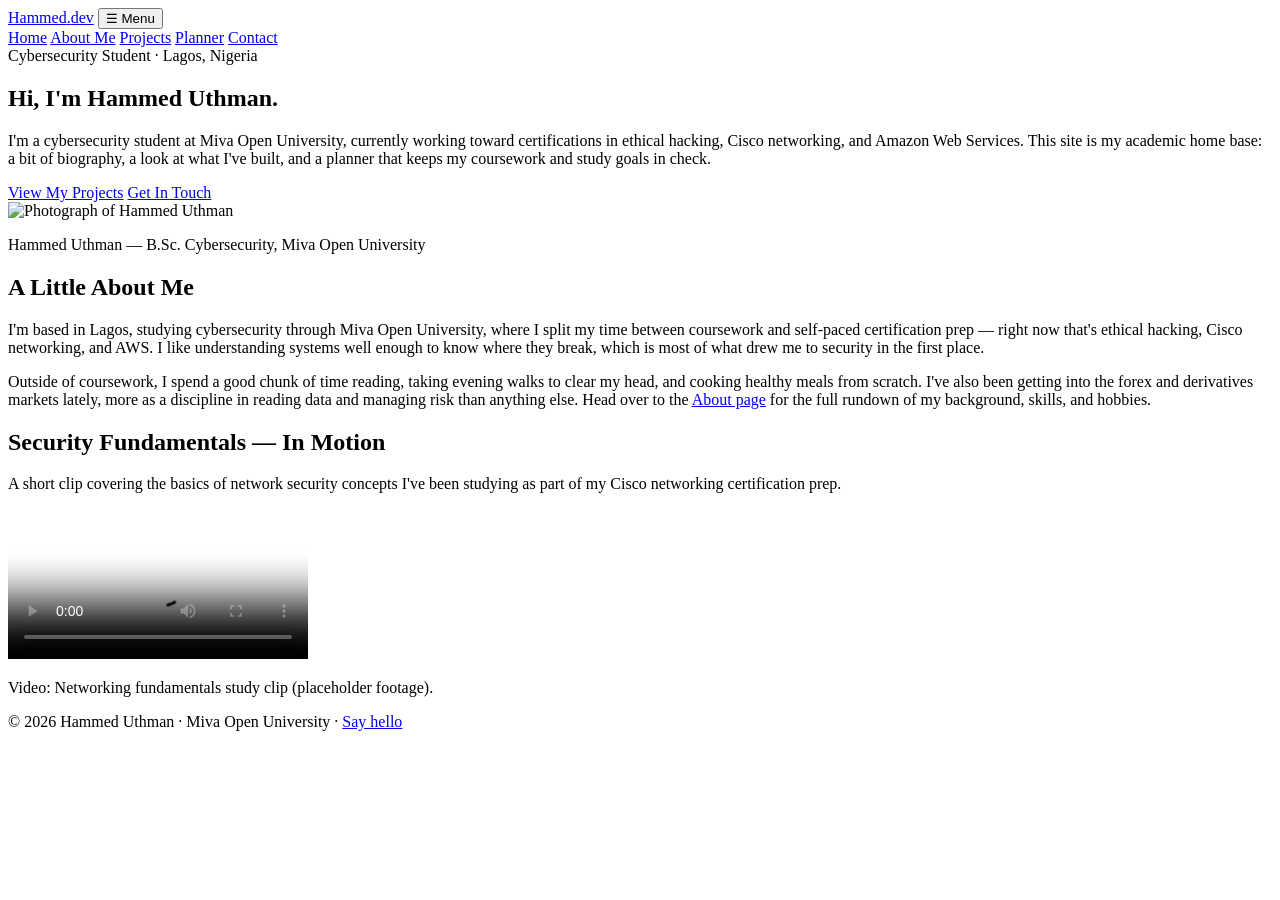
==== index.html @ b50e2d89 "Rename Index.html to index.html" ====
<!DOCTYPE html>
<html lang="en">
<head>
<meta charset="UTF-8">
<meta name="viewport" content="width=device-width, initial-scale=1.0">
<title>Hammed Uthman | Student Portfolio</title>
<meta name="description" content="Personal academic portfolio for Hammed Uthman, cybersecurity student at Miva Open University.">
<link rel="preconnect" href="https://fonts.googleapis.com">
<link href="https://fonts.googleapis.com/css2?family=Fraunces:wght@500;600;700&family=Inter:wght@400;500;600&family=IBM+Plex+Mono:wght@400;500&display=swap" rel="stylesheet">
<link rel="stylesheet" href="style.css">
</head>
<body>

<!-- ===================== HEADER / NAVIGATION ===================== -->
<header class="site-header">
  <div class="header-inner">
    <a href="index.html" class="brand">Hammed<span>.</span>dev</a>
    <button class="nav-toggle" id="navToggle" aria-expanded="false" aria-controls="primaryNav">☰ Menu</button>
    <nav class="tabs" id="primaryNav" aria-label="Primary">
      <a href="index.html" class="active">Home</a>
      <a href="about.html">About Me</a>
      <a href="projects.html">Projects</a>
      <a href="planner.html">Planner</a>
      <a href="contact.html">Contact</a>
    </nav>
  </div>
</header>

<main>
  <!-- ===================== HERO ===================== -->
  <section class="hero container">
    <div>
      <span class="eyebrow">Cybersecurity Student · Lagos, Nigeria</span>
      <h1>Hi, I'm Hammed Uthman.</h1>
      <p>I'm a cybersecurity student at Miva Open University, currently
        working toward certifications in ethical hacking, Cisco networking,
        and Amazon Web Services. This site is my academic home base: a bit
        of biography, a look at what I've built, and a planner that keeps
        my coursework and study goals in check.</p>
      <div class="hero-actions">
        <a href="projects.html" class="btn btn-primary">View My Projects</a>
        <a href="contact.html" class="btn btn-outline">Get In Touch</a>
      </div>
    </div>
    <div class="hero-photo-wrap">
      <img src="images/profile-photo.jpg" alt="Photograph of Hammed Uthman">
      <p class="hero-photo-caption">Hammed Uthman — B.Sc. Cybersecurity, Miva Open University</p>
    </div>
  </section>

  <!-- ===================== BIOGRAPHY ===================== -->
  <section class="container divider-top">
    <h2>A Little About Me</h2>
    <p>I'm based in Lagos, studying cybersecurity through Miva Open
      University, where I split my time between coursework and self-paced
      certification prep — right now that's ethical hacking, Cisco
      networking, and AWS. I like understanding systems well enough to know
      where they break, which is most of what drew me to security in the
      first place.</p>
    <p>Outside of coursework, I spend a good chunk of time reading, taking
      evening walks to clear my head, and cooking healthy meals from
      scratch. I've also been getting into the forex and derivatives
      markets lately, more as a discipline in reading data and managing
      risk than anything else. Head over to the <a href="about.html">About
      page</a> for the full rundown of my background, skills, and hobbies.</p>
  </section>

  <!-- ===================== MULTIMEDIA ===================== -->
  <section class="container divider-top">
    <h2>Security Fundamentals — In Motion</h2>
    <p>A short clip covering the basics of network security concepts I've
      been studying as part of my Cisco networking certification prep.</p>
    <div class="media-block">
      <video controls poster="https://placehold.co/800x450/1c2541/eef0f4?text=Networking+Study+Clip">
        <source src="https://interactive-examples.mdn.mozilla.net/media/cc0-videos/flower.mp4" type="video/mp4">
        Your browser does not support the video tag.
      </video>
      <p class="media-caption">Video: Networking fundamentals study clip (placeholder footage).</p>
    </div>
  </section>
</main>

<!-- ===================== FOOTER ===================== -->
<footer class="site-footer">
  <p>&copy; 2026 Hammed Uthman · Miva Open University · <a href="contact.html">Say hello</a></p>
</footer>

<script src="script.js"></script>
</body>
</html>
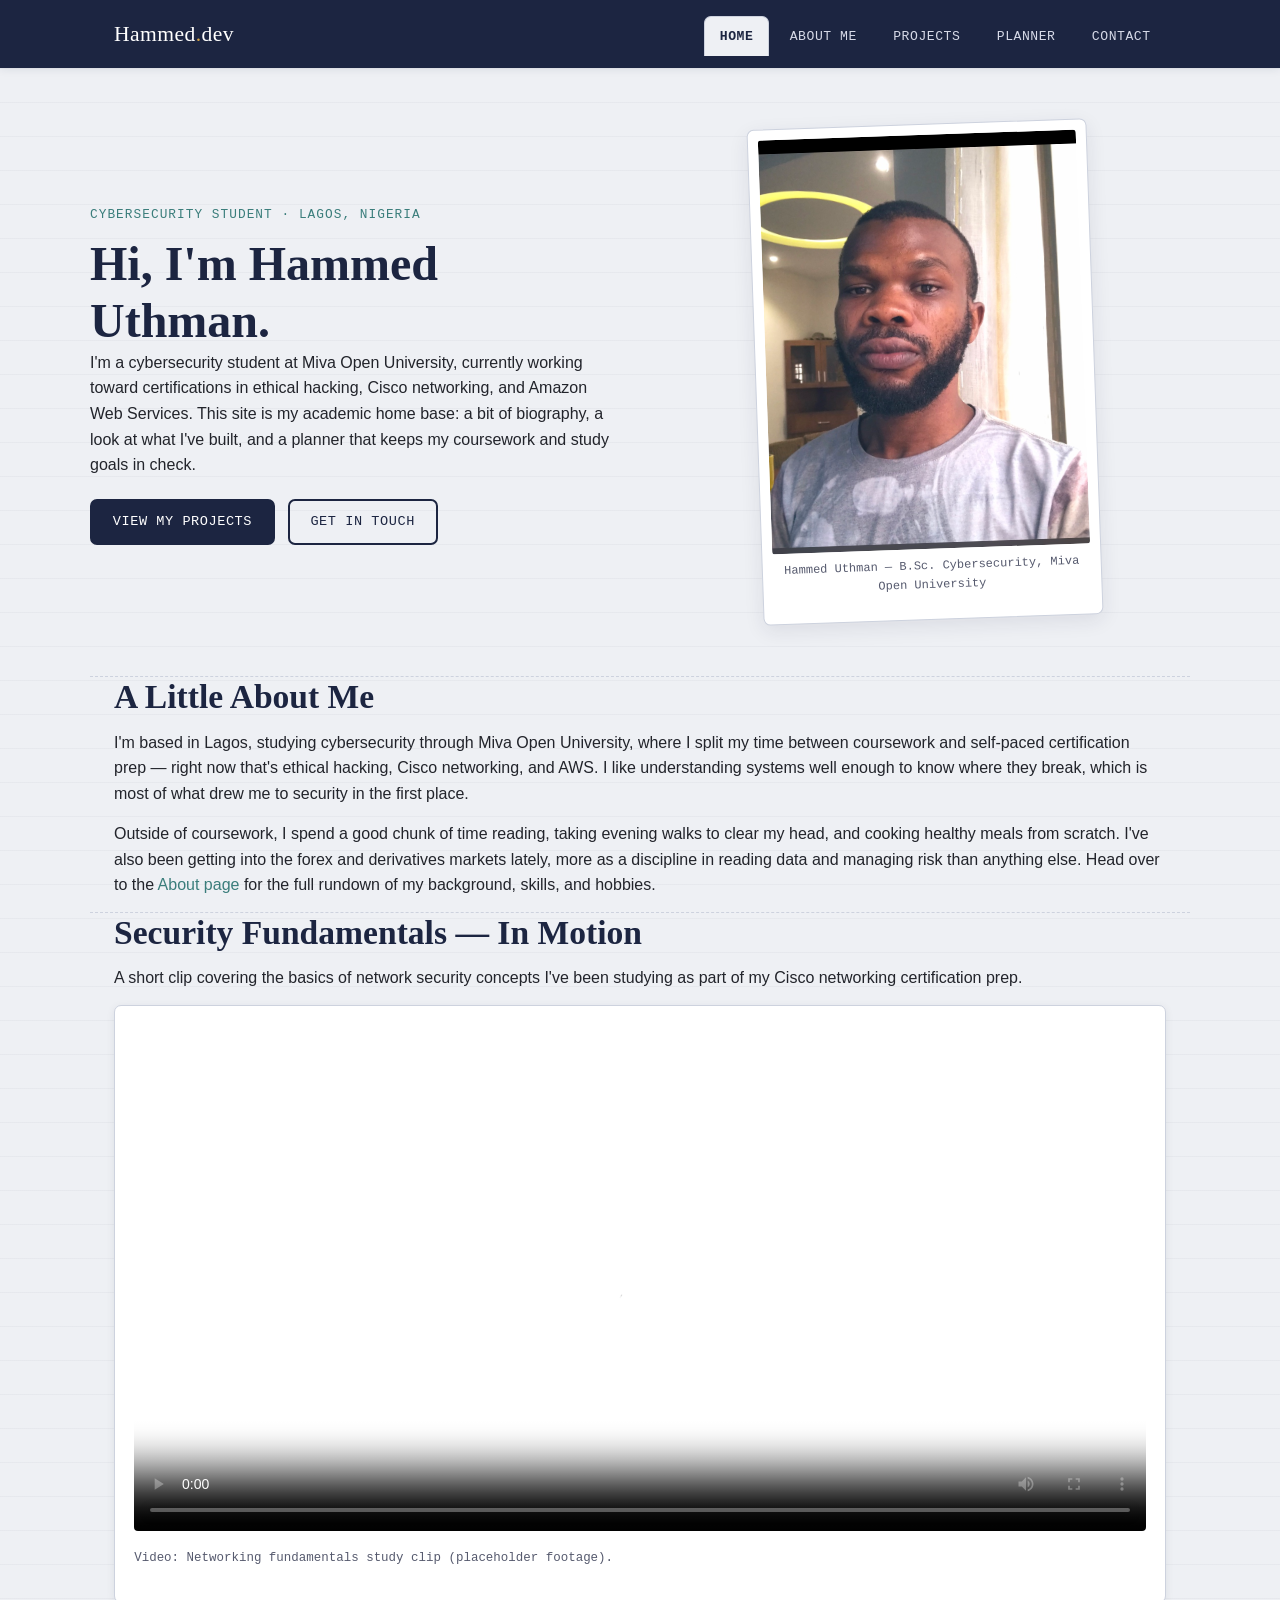
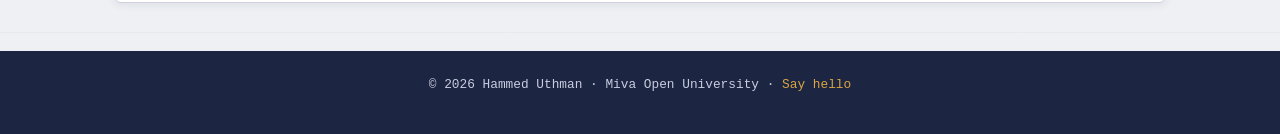
==== commit 61744be3: "Update index.html" ====
--- a/index.html
+++ b/index.html
@@ -43,7 +43,7 @@
       </div>
     </div>
     <div class="hero-photo-wrap">
-      <img src="images/profile-photo.jpg" alt="Photograph of Hammed Uthman">
+      <img src="profile-photo.jpg" alt="Photograph of Hammed Uthman">
       <p class="hero-photo-caption">Hammed Uthman — B.Sc. Cybersecurity, Miva Open University</p>
     </div>
   </section>
--- a/style.css
+++ b/style.css
@@ -0,0 +1,518 @@
+/* =========================================================================
+   STUDENT PORTFOLIO — STYLE SHEET
+   Design concept: "Study Ledger" — an academic notebook/index-card system.
+   Ruled paper backgrounds, index-tab navigation, ledger-style planner rows.
+   ========================================================================= */
+
+/* ---------- Design tokens ---------- */
+:root {
+  --ink: #1c2541;            /* deep navy — headings, nav */
+  --ink-soft: #2f3a5f;
+  --paper: #eef0f4;          /* page background */
+  --card: #ffffff;           /* card/surface background */
+  --line: #cdd2de;           /* rule lines / borders */
+  --accent: #d9a441;         /* gold — primary accent */
+  --accent-dark: #b6832b;
+  --teal: #3a7d7b;           /* secondary accent */
+  --text: #22242b;
+  --text-soft: #565a6e;
+  --danger: #b1453e;
+  --success: #2f7d5c;
+  --radius: 7px;
+  --shadow: 0 6px 20px rgba(28, 37, 65, 0.09);
+  --shadow-sm: 0 2px 8px rgba(28, 37, 65, 0.08);
+  --font-display: "Fraunces", Georgia, serif;
+  --font-body: "Inter", -apple-system, BlinkMacSystemFont, sans-serif;
+  --font-mono: "IBM Plex Mono", "Courier New", monospace;
+}
+
+/* ---------- Reset ---------- */
+* { box-sizing: border-box; margin: 0; padding: 0; }
+
+html { scroll-behavior: smooth; }
+
+body {
+  font-family: var(--font-body);
+  color: var(--text);
+  background-color: var(--paper);
+  /* subtle ruled-paper texture: faint horizontal lines */
+  background-image: repeating-linear-gradient(
+    to bottom,
+    rgba(28, 37, 65, 0.035) 0px,
+    rgba(28, 37, 65, 0.035) 1px,
+    transparent 1px,
+    transparent 34px
+  );
+  line-height: 1.6;
+  min-height: 100vh;
+  display: flex;
+  flex-direction: column;
+}
+
+img { max-width: 100%; display: block; }
+a { color: var(--teal); text-decoration: none; }
+a:hover { text-decoration: underline; }
+ul, ol { padding-left: 1.25rem; }
+
+h1, h2, h3, h4 {
+  font-family: var(--font-display);
+  color: var(--ink);
+  line-height: 1.2;
+  font-weight: 600;
+}
+
+h1 { font-size: clamp(2rem, 4vw, 3rem); }
+h2 { font-size: clamp(1.5rem, 3vw, 2.1rem); margin-bottom: 0.75rem; }
+h3 { font-size: 1.25rem; margin-bottom: 0.5rem; }
+
+p { margin-bottom: 0.9rem; }
+
+.container {
+  width: 100%;
+  max-width: 1100px;
+  margin: 0 auto;
+  padding: 0 1.5rem;
+}
+
+/* ---------- Header & index-tab navigation ---------- */
+header.site-header {
+  background: var(--ink);
+  color: #fff;
+  position: sticky;
+  top: 0;
+  z-index: 100;
+  box-shadow: var(--shadow-sm);
+}
+
+.header-inner {
+  display: flex;
+  align-items: center;
+  justify-content: space-between;
+  padding: 0.9rem 1.5rem;
+  max-width: 1100px;
+  margin: 0 auto;
+  flex-wrap: wrap;
+  gap: 0.75rem;
+}
+
+.brand {
+  font-family: var(--font-display);
+  font-size: 1.35rem;
+  color: #fff;
+  letter-spacing: 0.02em;
+}
+.brand span { color: var(--accent); }
+
+nav.tabs {
+  display: flex;
+  gap: 0.35rem;
+  flex-wrap: wrap;
+}
+
+/* Each link styled like a manila index-card tab */
+nav.tabs a {
+  font-family: var(--font-mono);
+  font-size: 0.82rem;
+  letter-spacing: 0.04em;
+  text-transform: uppercase;
+  color: #d7dae8;
+  text-decoration: none;
+  padding: 0.55rem 0.9rem;
+  border-radius: var(--radius) var(--radius) 0 0;
+  border: 1px solid transparent;
+  border-bottom: none;
+  transition: background-color 0.2s ease, color 0.2s ease, transform 0.15s ease;
+  position: relative;
+  top: 2px;
+}
+
+nav.tabs a:hover {
+  background-color: var(--ink-soft);
+  color: #fff;
+  text-decoration: none;
+  transform: translateY(-2px);
+}
+
+nav.tabs a.active {
+  background-color: var(--paper);
+  color: var(--ink);
+  border-color: var(--line);
+  font-weight: 700;
+}
+
+/* Hamburger for mobile */
+.nav-toggle {
+  display: none;
+  background: none;
+  border: 1px solid #4a557f;
+  color: #fff;
+  font-size: 1.1rem;
+  padding: 0.4rem 0.7rem;
+  border-radius: var(--radius);
+  cursor: pointer;
+}
+
+/* ---------- Hero ---------- */
+.hero {
+  display: grid;
+  grid-template-columns: 1fr 1fr;
+  gap: 2.5rem;
+  align-items: center;
+  padding: 3.5rem 0;
+}
+
+.hero-photo-wrap {
+  background: var(--card);
+  border: 1px solid var(--line);
+  border-radius: var(--radius);
+  padding: 0.6rem;
+  box-shadow: var(--shadow);
+  transform: rotate(-2deg);
+  transition: transform 0.3s ease;
+  max-width: 340px;
+  justify-self: center;
+}
+.hero-photo-wrap:hover { transform: rotate(0deg); }
+
+.hero-photo-wrap img {
+  border-radius: 3px;
+  width: 100%;
+}
+.hero-photo-caption {
+  font-family: var(--font-mono);
+  font-size: 0.75rem;
+  color: var(--text-soft);
+  text-align: center;
+  padding-top: 0.5rem;
+}
+
+.eyebrow {
+  font-family: var(--font-mono);
+  color: var(--teal);
+  text-transform: uppercase;
+  letter-spacing: 0.08em;
+  font-size: 0.8rem;
+  margin-bottom: 0.6rem;
+  display: inline-block;
+}
+
+.hero-actions { display: flex; gap: 0.8rem; margin-top: 1.3rem; flex-wrap: wrap; }
+
+/* ---------- Buttons ---------- */
+.btn {
+  display: inline-block;
+  font-family: var(--font-mono);
+  font-size: 0.85rem;
+  text-transform: uppercase;
+  letter-spacing: 0.04em;
+  padding: 0.65rem 1.3rem;
+  border-radius: var(--radius);
+  border: 2px solid var(--ink);
+  cursor: pointer;
+  transition: all 0.2s ease;
+}
+.btn-primary { background: var(--ink); color: #fff; }
+.btn-primary:hover { background: var(--accent); border-color: var(--accent); color: var(--ink); text-decoration: none; }
+.btn-outline { background: transparent; color: var(--ink); }
+.btn-outline:hover { background: var(--ink); color: #fff; text-decoration: none; }
+
+/* ---------- Sections & cards ---------- */
+main { flex: 1; }
+
+section { padding: 2.5rem 0; }
+section.divider-top { border-top: 1px dashed var(--line); }
+
+.card {
+  background: var(--card);
+  border: 1px solid var(--line);
+  border-radius: var(--radius);
+  padding: 1.5rem;
+  box-shadow: var(--shadow-sm);
+  transition: transform 0.2s ease, box-shadow 0.2s ease;
+}
+.card:hover { transform: translateY(-4px); box-shadow: var(--shadow); }
+
+.grid-2 { display: grid; grid-template-columns: 1fr 1fr; gap: 1.5rem; }
+.grid-3 { display: grid; grid-template-columns: repeat(3, 1fr); gap: 1.5rem; }
+
+/* ---------- Multimedia ---------- */
+.media-block {
+  background: var(--card);
+  border: 1px solid var(--line);
+  border-radius: var(--radius);
+  padding: 1.2rem;
+  box-shadow: var(--shadow-sm);
+}
+.media-block video, .media-block audio { width: 100%; border-radius: 4px; }
+.media-caption { font-family: var(--font-mono); font-size: 0.78rem; color: var(--text-soft); margin-top: 0.6rem; }
+
+/* ---------- Tables ---------- */
+table {
+  width: 100%;
+  border-collapse: collapse;
+  background: var(--card);
+  border-radius: var(--radius);
+  overflow: hidden;
+  box-shadow: var(--shadow-sm);
+}
+caption {
+  text-align: left;
+  font-family: var(--font-mono);
+  font-size: 0.8rem;
+  color: var(--text-soft);
+  margin-bottom: 0.5rem;
+}
+th, td {
+  text-align: left;
+  padding: 0.75rem 1rem;
+  border-bottom: 1px solid var(--line);
+  font-size: 0.95rem;
+}
+thead th {
+  background: var(--ink);
+  color: #fff;
+  font-family: var(--font-mono);
+  font-size: 0.78rem;
+  text-transform: uppercase;
+  letter-spacing: 0.03em;
+}
+tbody tr:hover { background: var(--paper); }
+tbody tr:last-child td { border-bottom: none; }
+
+/* ---------- Skill tags / lists ---------- */
+.tag-list { list-style: none; padding: 0; display: flex; flex-wrap: wrap; gap: 0.5rem; }
+.tag-list li {
+  background: var(--paper);
+  border: 1px solid var(--line);
+  border-radius: 999px;
+  padding: 0.35rem 0.9rem;
+  font-family: var(--font-mono);
+  font-size: 0.8rem;
+  color: var(--ink);
+}
+
+.check-list { list-style: none; padding: 0; }
+.check-list li { padding: 0.35rem 0 0.35rem 1.6rem; position: relative; }
+.check-list li::before {
+  content: "✓";
+  position: absolute;
+  left: 0;
+  color: var(--teal);
+  font-weight: 700;
+}
+
+/* ---------- Projects ---------- */
+.project-card img {
+  border-radius: 4px;
+  margin-bottom: 1rem;
+  border: 1px solid var(--line);
+}
+.project-tags { display: flex; gap: 0.4rem; flex-wrap: wrap; margin: 0.6rem 0; }
+.project-tags span {
+  font-family: var(--font-mono);
+  font-size: 0.72rem;
+  background: var(--ink);
+  color: #fff;
+  padding: 0.2rem 0.55rem;
+  border-radius: 3px;
+}
+.project-links { margin-top: 0.9rem; display: flex; gap: 0.8rem; }
+
+/* ---------- Planner (Academic Planner page) ---------- */
+.planner-form {
+  display: flex;
+  gap: 0.6rem;
+  flex-wrap: wrap;
+  background: var(--card);
+  padding: 1.2rem;
+  border-radius: var(--radius);
+  border: 1px solid var(--line);
+  box-shadow: var(--shadow-sm);
+  margin-bottom: 1.5rem;
+}
+.planner-form input, .planner-form select {
+  font-family: var(--font-body);
+  padding: 0.65rem 0.8rem;
+  border: 1px solid var(--line);
+  border-radius: var(--radius);
+  font-size: 0.95rem;
+  flex: 1 1 160px;
+}
+.planner-form input:focus, .planner-form select:focus {
+  outline: 2px solid var(--accent);
+  outline-offset: 1px;
+}
+
+.planner-stats {
+  display: flex;
+  gap: 1.2rem;
+  font-family: var(--font-mono);
+  font-size: 0.85rem;
+  color: var(--text-soft);
+  margin-bottom: 1rem;
+  flex-wrap: wrap;
+}
+.planner-stats strong { color: var(--ink); }
+
+.task-list { list-style: none; padding: 0; display: flex; flex-direction: column; gap: 0.6rem; }
+
+.task-row {
+  display: flex;
+  align-items: center;
+  gap: 0.8rem;
+  background: var(--card);
+  border: 1px solid var(--line);
+  border-left: 5px solid var(--teal);
+  border-radius: var(--radius);
+  padding: 0.85rem 1rem;
+  animation: slideIn 0.3s ease;
+}
+.task-row.priority-high { border-left-color: var(--danger); }
+.task-row.priority-medium { border-left-color: var(--accent); }
+.task-row.priority-low { border-left-color: var(--teal); }
+
+.task-row.completed { opacity: 0.6; }
+.task-row.completed .task-title { text-decoration: line-through; color: var(--text-soft); }
+
+.task-checkbox {
+  width: 20px; height: 20px;
+  accent-color: var(--teal);
+  cursor: pointer;
+  flex-shrink: 0;
+}
+
+.task-info { flex: 1; }
+.task-title { font-weight: 600; }
+.task-meta {
+  font-family: var(--font-mono);
+  font-size: 0.75rem;
+  color: var(--text-soft);
+  margin-top: 0.15rem;
+}
+
+.task-delete {
+  background: none;
+  border: 1px solid var(--danger);
+  color: var(--danger);
+  border-radius: var(--radius);
+  padding: 0.4rem 0.7rem;
+  cursor: pointer;
+  font-family: var(--font-mono);
+  font-size: 0.75rem;
+  transition: background-color 0.2s ease, color 0.2s ease;
+}
+.task-delete:hover { background: var(--danger); color: #fff; }
+
+.empty-state {
+  text-align: center;
+  padding: 2.5rem 1rem;
+  color: var(--text-soft);
+  font-family: var(--font-mono);
+  border: 1px dashed var(--line);
+  border-radius: var(--radius);
+}
+
+@keyframes slideIn {
+  from { opacity: 0; transform: translateY(-8px); }
+  to { opacity: 1; transform: translateY(0); }
+}
+
+@keyframes fadeOut {
+  to { opacity: 0; transform: translateX(20px); }
+}
+.task-row.removing { animation: fadeOut 0.25s ease forwards; }
+
+/* ---------- Contact form ---------- */
+.contact-layout { display: grid; grid-template-columns: 1fr 1fr; gap: 2rem; }
+
+form.contact-form {
+  background: var(--card);
+  border: 1px solid var(--line);
+  border-radius: var(--radius);
+  padding: 1.6rem;
+  box-shadow: var(--shadow-sm);
+  display: flex;
+  flex-direction: column;
+  gap: 1.1rem;
+}
+
+.form-group { display: flex; flex-direction: column; gap: 0.35rem; }
+.form-group label {
+  font-family: var(--font-mono);
+  font-size: 0.78rem;
+  text-transform: uppercase;
+  letter-spacing: 0.03em;
+  color: var(--ink);
+}
+.form-group input, .form-group textarea {
+  padding: 0.7rem 0.85rem;
+  border: 1px solid var(--line);
+  border-radius: var(--radius);
+  font-family: var(--font-body);
+  font-size: 0.95rem;
+  transition: border-color 0.2s ease, box-shadow 0.2s ease;
+}
+.form-group input:focus, .form-group textarea:focus {
+  outline: none;
+  border-color: var(--teal);
+  box-shadow: 0 0 0 3px rgba(58, 125, 123, 0.15);
+}
+.form-group textarea { resize: vertical; min-height: 120px; }
+
+.error-msg {
+  font-family: var(--font-mono);
+  font-size: 0.75rem;
+  color: var(--danger);
+  min-height: 1em;
+}
+.form-group.invalid input,
+.form-group.invalid textarea { border-color: var(--danger); }
+
+#form-feedback {
+  padding: 0.9rem 1rem;
+  border-radius: var(--radius);
+  font-family: var(--font-mono);
+  font-size: 0.85rem;
+  display: none;
+}
+#form-feedback.success { display: block; background: rgba(47, 125, 92, 0.12); color: var(--success); border: 1px solid var(--success); }
+#form-feedback.error { display: block; background: rgba(177, 69, 62, 0.1); color: var(--danger); border: 1px solid var(--danger); }
+
+/* ---------- Footer ---------- */
+footer.site-footer {
+  background: var(--ink);
+  color: #c8cde0;
+  text-align: center;
+  padding: 1.5rem 1rem;
+  font-family: var(--font-mono);
+  font-size: 0.8rem;
+  margin-top: 3rem;
+}
+footer.site-footer a { color: var(--accent); }
+
+/* ---------- Responsive ---------- */
+@media (max-width: 860px) {
+  .hero { grid-template-columns: 1fr; text-align: center; }
+  .hero-photo-wrap { justify-self: center; }
+  .grid-3 { grid-template-columns: 1fr 1fr; }
+  .contact-layout { grid-template-columns: 1fr; }
+}
+
+@media (max-width: 640px) {
+  .nav-toggle { display: inline-block; }
+  nav.tabs {
+    display: none;
+    flex-direction: column;
+    width: 100%;
+    gap: 0;
+  }
+  nav.tabs.open { display: flex; }
+  nav.tabs a { border-radius: var(--radius); top: 0; }
+  .header-inner { flex-direction: column; align-items: flex-start; }
+  .grid-2, .grid-3 { grid-template-columns: 1fr; }
+  .planner-form { flex-direction: column; }
+}
+
+@media (prefers-reduced-motion: reduce) {
+  * { animation-duration: 0.01ms !important; transition-duration: 0.01ms !important; }
+}
